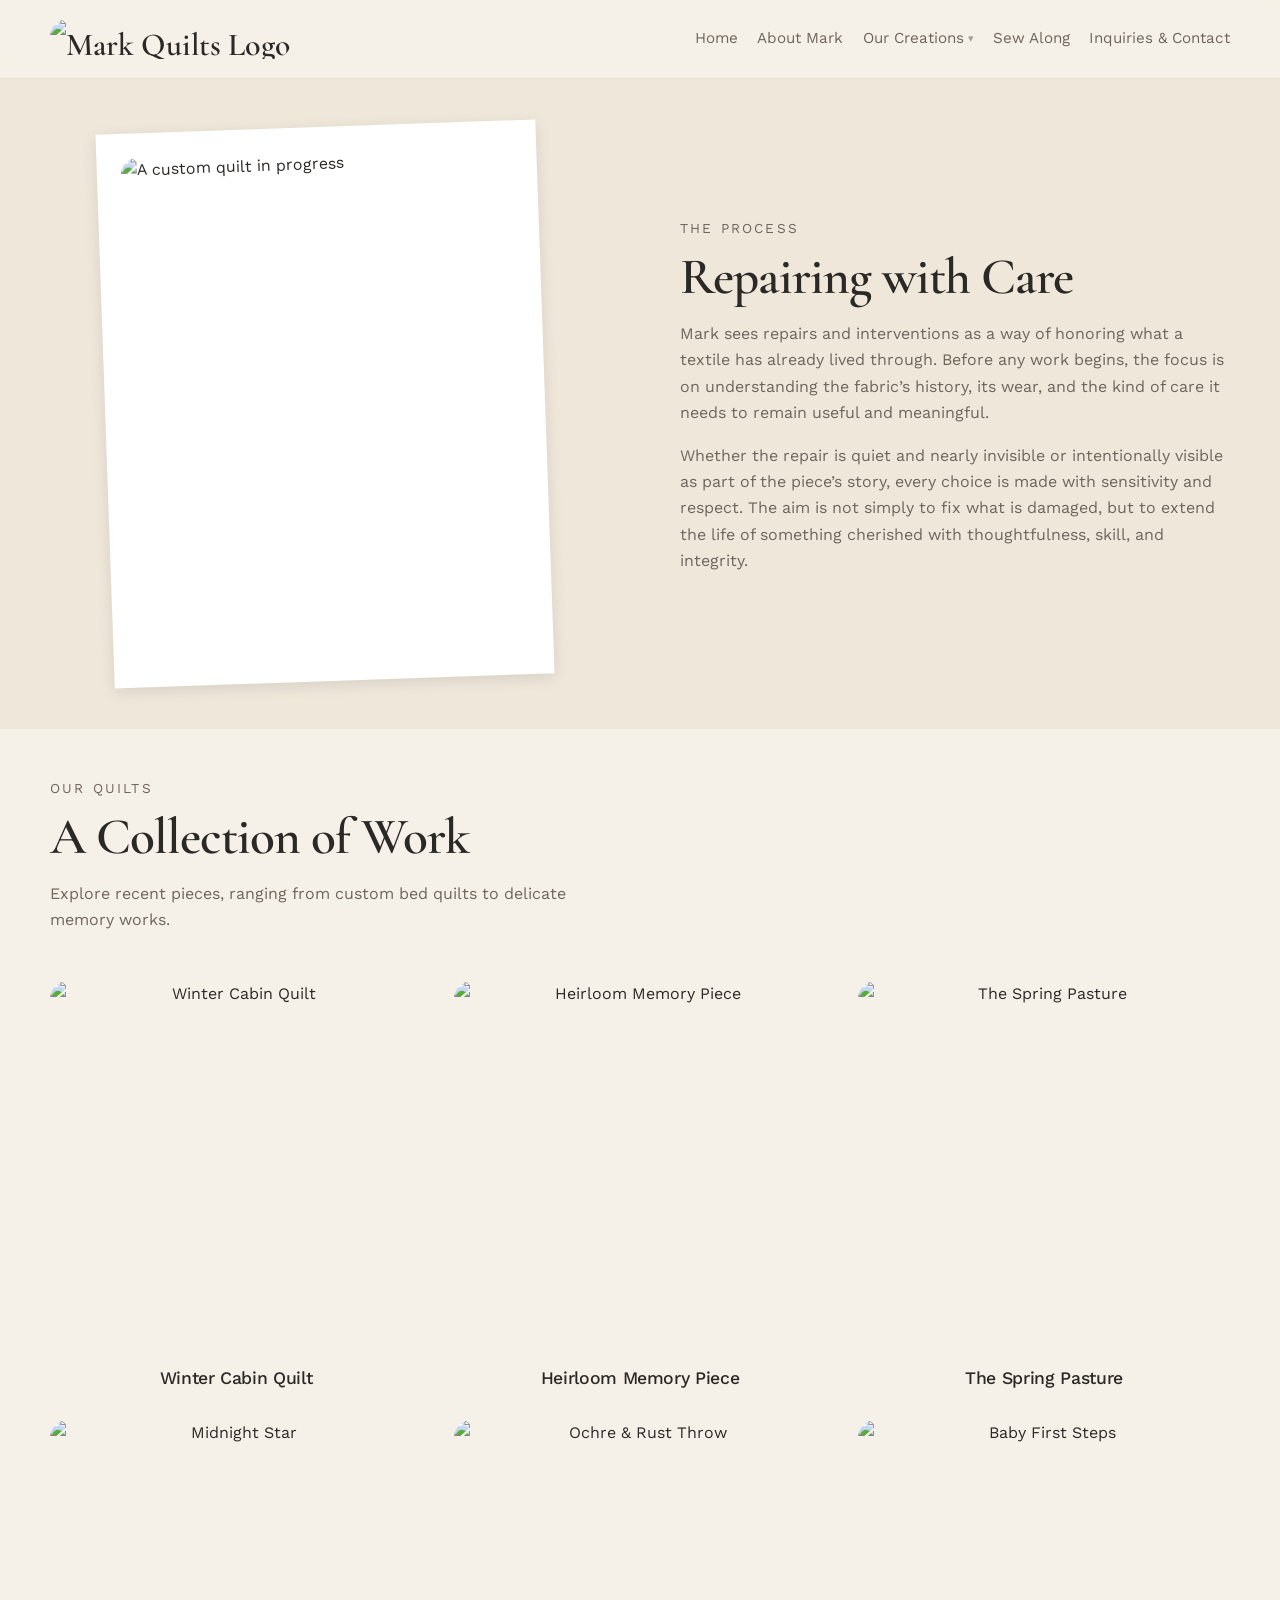
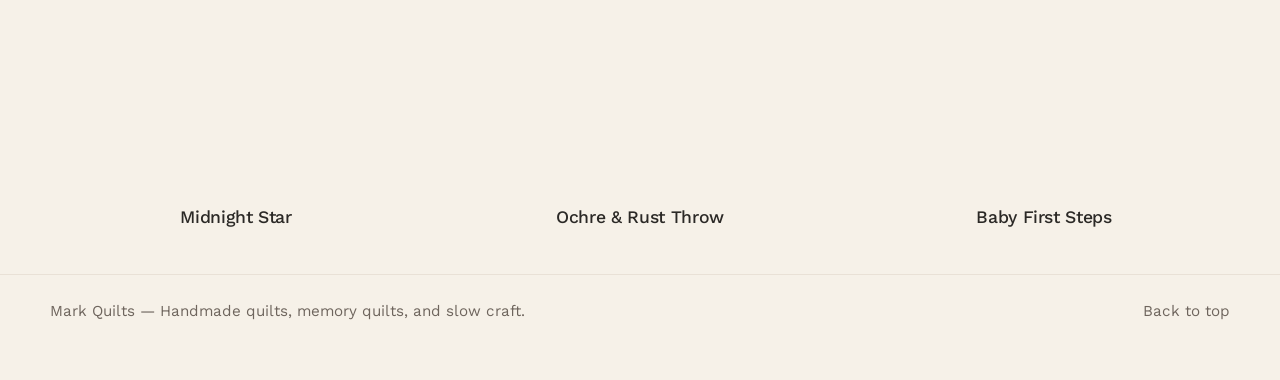
==== alterations.html @ c6f97ac8 "Add files via upload" ====
<!DOCTYPE html>
<html lang="en">

<head>
    <meta charset="UTF-8" />
    <meta name="viewport" content="width=device-width, initial-scale=1.0" />
    <title>Mark Quilts — Handmade Quilts & Memory Quilts</title>
    <meta name="description"
        content="Handmade quilts and memory quilts by Mark. Crafted with care, warmth, and a cottagecore editorial aesthetic." />
    <link rel="preconnect" href="https://fonts.googleapis.com">
    <link rel="preconnect" href="https://fonts.gstatic.com" crossorigin>
    <link
        href="https://fonts.googleapis.com/css2?family=Cormorant+Garamond:wght@500;600;700&family=Work+Sans:wght@400;500;600&display=swap"
        rel="stylesheet">
    <link rel="stylesheet" href="style.css" />
</head>

<body>
    <a class="skip-link" href="#main">Skip to content</a>

    <header class="site-header">
        <div class="container nav-wrap">
            <a href="index.html" class="brand"><img src="logo.png" alt="Mark Quilts Logo"
                    style="height: 1.5em; width: auto; max-height: 40px;"></a>
            <button class="menu-toggle" aria-expanded="false" aria-controls="site-nav" aria-label="Open menu">
                <span></span><span></span><span></span>
            </button>
            <nav id="site-nav" class="site-nav" aria-label="Primary navigation">
                <a href="index.html">Home</a>
                <a href="story.html">About Mark</a>

                <!-- New Dropdown Menu -->
                <div class="dropdown">
                    <a href="quilts.html" class="dropdown-toggle">Our Creations</a>
                    <div class="dropdown-menu">
                        <a href="quilts.html">Custom Quilts</a>
                        <a href="decorative.html">Decorative Quilts</a>
                        <a href="alterations.html">Repairs & Interventions</a>
                        <a href="practical.html">Practical Creations</a>
                    </div>
                </div>


                <a href="sew.html">Sew Along</a>
                <!-- <a href="gallery.html">Photo Gallery</a> 
        <a href="order.html">Order Now</a>-->
                <a href="contact.html">Inquiries & Contact</a>
            </nav>
        </div>
    </header>

    <main id="main">
        <!-- Section 1: Intro with Polaroid -->
        <section id="quilts-intro" class="section section-soft">
            <div class="container quilts-intro-grid">
                <div class="polaroid-frame">
                    <img src="assets/images/quilt-process.jpg" alt="A custom quilt in progress" width="800" height="950"
                        loading="eager">
                </div>
                <div class="about-copy">
                    <p class="eyebrow">The Process</p>
                    <h2>Repairing with Care</h2>
                    <p>
                        Mark sees repairs and interventions as a way of honoring what a textile has already lived through. Before any work begins, the focus is on understanding the fabric’s history, its wear, and the kind of care it needs to remain useful and meaningful.
                    </p>
                    <p>
                        Whether the repair is quiet and nearly invisible or intentionally visible as part of the piece’s story, every choice is made with sensitivity and respect. The aim is not simply to fix what is damaged, but to extend the life of something cherished with thoughtfulness, skill, and integrity.
                    </p>
                </div>
            </div>
        </section>

        <!-- Section 2: Quilt Gallery -->
        <section id="quilts-gallery" class="section">
            <div class="container">
                <div class="section-heading">
                    <p class="eyebrow">Our Quilts</p>
                    <h2>A Collection of Work</h2>
                    <p>Explore recent pieces, ranging from custom bed quilts to delicate memory works.</p>
                </div>

                <div class="quilt-gallery-grid">
                    <!-- Gallery Item 1 -->
                    <div class="gallery-item"
                        onclick="openLightbox('Winter Cabin Quilt', 'A thick, cozy quilt made with rich wool blends and deep indigo cottons. Designed to provide heavy warmth during the coldest months. Hand-quilted using traditional sashiko-inspired stitching for added texture.', 'assets/images/quilt-square-1.jpg', ['assets/images/quilt-square-1-det1.jpg', 'assets/images/quilt-square-1-det2.jpg', 'assets/images/quilt-square-1-det3.jpg'])">
                        <div class="gallery-item-img-wrap">
                            <img src="assets/images/quilt-square-1.jpg" alt="Winter Cabin Quilt" loading="lazy">
                        </div>
                        <h3>Winter Cabin Quilt</h3>
                    </div>

                    <!-- Gallery Item 2 -->
                    <div class="gallery-item"
                        onclick="openLightbox('Heirloom Memory Piece', 'Created from thirty of a grandfather\'s plaid flannel shirts. This quilt preserves the soft, worn-in feel of the original garments while offering a modern, geometric composition.', 'assets/images/quilt-square-1.jpg', ['assets/images/quilt-square-1-det1.jpg', 'assets/images/quilt-square-1-det2.jpg'])">
                        <div class="gallery-item-img-wrap">
                            <img src="assets/images/quilt-square-1.jpg" alt="Heirloom Memory Piece" loading="lazy">
                        </div>
                        <h3>Heirloom Memory Piece</h3>
                    </div>

                    <!-- Gallery Item 3 -->
                    <div class="gallery-item"
                        onclick="openLightbox('The Spring Pasture', 'A light, breathable summer quilt featuring low-volume linens and pale sage greens. Machine pieced and hand bound with a delicate striped fabric.', 'assets/images/quilt-square-1.jpg', ['assets/images/quilt-square-1-det1.jpg', 'assets/images/quilt-square-1-det2.jpg', 'assets/images/quilt-square-1-det3.jpg'])">
                        <div class="gallery-item-img-wrap">
                            <img src="assets/images/quilt-square-1.jpg" alt="The Spring Pasture" loading="lazy">
                        </div>
                        <h3>The Spring Pasture</h3>
                    </div>

                    <!-- Gallery Item 4 -->
                    <div class="gallery-item"
                        onclick="openLightbox('Midnight Star', 'A striking contrast piece using deep navy and crisp white solid cottons. The star motif is a modern reimagining of a traditional block, scaled up for dramatic effect.', 'assets/images/quilt-square-1.jpg', ['assets/images/quilt-square-1-det1.jpg', 'assets/images/quilt-square-1-det2.jpg'])">
                        <div class="gallery-item-img-wrap">
                            <img src="assets/images/quilt-square-1.jpg" alt="Midnight Star" loading="lazy">
                        </div>
                        <h3>Midnight Star</h3>
                    </div>

                    <!-- Gallery Item 5 -->
                    <div class="gallery-item"
                        onclick="openLightbox('Ochre & Rust Throw', 'A throw-sized quilt designed for a living room sofa. The warm autumnal palette brings an inviting, earthy tone to the space. Quilted with closely spaced parallel lines.', 'assets/images/quilt-square-1.jpg', ['assets/images/quilt-square-1-det1.jpg', 'assets/images/quilt-square-1-det2.jpg', 'assets/images/quilt-square-1-det3.jpg'])">
                        <div class="gallery-item-img-wrap">
                            <img src="assets/images/quilt-square-1.jpg" alt="Ochre & Rust Throw" loading="lazy">
                        </div>
                        <h3>Ochre & Rust Throw</h3>
                    </div>

                    <!-- Gallery Item 6 -->
                    <div class="gallery-item"
                        onclick="openLightbox('Baby First Steps', 'A soft, crinkly baby quilt made from double gauze fabric. Extremely gentle on the skin and designed to withstand countless washes.', 'assets/images/quilt-square-1.jpg', ['assets/images/quilt-square-1-det1.jpg', 'assets/images/quilt-square-1-det2.jpg'])">
                        <div class="gallery-item-img-wrap">
                            <img src="assets/images/quilt-square-1.jpg" alt="Baby First Steps" loading="lazy">
                        </div>
                        <h3>Baby First Steps</h3>
                    </div>
                </div>
            </div>
        </section>
    </main>

    <!-- Lightbox Modal -->
    <div id="quiltLightbox" class="lightbox-modal">
        <div class="lightbox-content">
            <span class="close-modal" onclick="closeLightbox()">&times;</span>
            <div class="lightbox-grid">
                <div class="lightbox-main-img">
                    <img id="lbMainImage" src="" alt="Main Quilt Image">
                </div>
                <div class="lightbox-info">
                    <h2 id="lbTitle">Quilt Title</h2>
                    <p id="lbDescription">Quilt description goes here.</p>

                    <h4
                        style="margin-top: 2rem; margin-bottom: 0.5rem; font-family: var(--font-primary); font-weight: 500;">
                        More details</h4>
                    <div class="lightbox-related" id="lbRelatedImages">
                        <!-- Related images injected via JS -->
                    </div>
                </div>
            </div>
        </div>
    </div>

    <footer class="site-footer">
        <div class="container footer-wrap">
            <p>Mark Quilts — Handmade quilts, memory quilts, and slow craft.</p>
            <p><a href="#home">Back to top</a></p>
        </div>
    </footer>

    <script src="script.js" defer></script>
    <script>
        // Lightbox functionality
        function openLightbox(title, description, mainImgSrc, relatedImgs) {
            document.getElementById('lbTitle').innerText = title;
            document.getElementById('lbDescription').innerText = description;
            document.getElementById('lbMainImage').src = mainImgSrc;

            const relatedContainer = document.getElementById('lbRelatedImages');
            relatedContainer.innerHTML = '';

            // Add related images
            if (relatedImgs && relatedImgs.length > 0) {
                relatedImgs.forEach(src => {
                    const img = document.createElement('img');
                    img.src = src;
                    img.alt = "Detail shot";
                    // Clicking a related image makes it the main image
                    img.onclick = function () {
                        document.getElementById('lbMainImage').src = this.src;
                    };
                    relatedContainer.appendChild(img);
                });
            }

            document.getElementById('quiltLightbox').style.display = 'block';
            document.body.style.overflow = 'hidden'; // Prevent background scrolling
        }

        function closeLightbox() {
            document.getElementById('quiltLightbox').style.display = 'none';
            document.body.style.overflow = 'auto'; // Restore scrolling
        }

        // Close when clicking outside the modal content
        window.onclick = function (event) {
            const modal = document.getElementById('quiltLightbox');
            if (event.target === modal) {
                closeLightbox();
            }
        }

        // Close on escape key
        document.addEventListener('keydown', function (event) {
            if (event.key === "Escape") {
                closeLightbox();
            }
        });
    </script>
</body>

</html>
---- style.css ----
:root {
  --bg: #F6F1E8;
  --bg-soft: #EFE7DA;
  --surface: #FFFDFC;
  --text: #2B2926;
  --muted: #6E655D;
  --line: #D8CCBC;
  --moss: #6F7D5C;
  --moss-dark: #59664A;
  --clay: #8A6A52;
  --rose: #C7A89A;
  --shadow: 0 10px 30px rgba(43, 41, 38, 0.08);

  --font-display: "Cormorant Garamond", serif;
  --font-body: "Work Sans", sans-serif;

  --max-width: 1180px;
  --radius: 18px;
  --radius-sm: 10px;

  --space-1: 0.25rem;
  --space-2: 0.5rem;
  --space-3: 0.75rem;
  --space-4: 1rem;
  --space-5: 1.5rem;
  --space-6: 2rem;
  --space-7: 3rem;
  --space-8: 4rem;
}

*,
*::before,
*::after {
  box-sizing: border-box;
}

html {
  scroll-behavior: smooth;
}

body {
  margin: 0;
  font-family: var(--font-body);
  color: var(--text);
  background: var(--bg);
  line-height: 1.65;
}

img {
  display: block;
  width: 100%;
  height: auto;
  border-radius: var(--radius);
}

a {
  color: inherit;
  text-decoration: none;
}

p {
  margin-top: 0;
}

h1, h2, h3 {
  margin-top: 0;
  font-family: var(--font-display);
  font-weight: 600;
  line-height: 1.05;
  letter-spacing: -0.02em;
}

h1 {
  font-size: clamp(3rem, 7vw, 5.8rem);
  max-width: 11ch;
  margin-bottom: var(--space-4);
}

h2 {
  font-size: clamp(2.2rem, 4vw, 3.7rem);
  margin-bottom: var(--space-4);
}

h3 {
  font-size: 1.7rem;
  margin-bottom: var(--space-3);
}

.container {
  width: min(var(--max-width), calc(100% - 2rem));
  margin-inline: auto;
}

.section {
  padding: clamp(2rem, 4vw, 3rem) 0;
}


.section-soft {
  background: var(--bg-soft);
}

.eyebrow {
  margin-bottom: var(--space-3);
  color: var(--clay);
  font-size: 0.85rem;
  letter-spacing: 0.16em;
  text-transform: uppercase;
}

.skip-link {
  position: absolute;
  left: -9999px;
}

.skip-link:focus {
  left: 1rem;
  top: 1rem;
  z-index: 1000;
  background: var(--text);
  color: white;
  padding: 0.75rem 1rem;
  border-radius: var(--radius-sm);
}

.site-header {
  position: sticky;
  top: 0;
  z-index: 50;
  backdrop-filter: blur(12px);
  background: rgba(246, 241, 232, 0.88);
  border-bottom: 1px solid rgba(138, 106, 82, 0.12);
}

.nav-wrap {
  display: flex;
  align-items: center;
  justify-content: space-between;
  gap: var(--space-4);
  min-height: 78px;
}

.brand {
  font-family: var(--font-display);
  font-size: 2rem;
  font-weight: 600;
}

.site-nav {
  display: flex;
  gap: 1.2rem;
  align-items: center;
}

.site-nav a {
  font-size: 0.95rem;
  color: var(--muted);
}

.site-nav a:hover,
.site-nav a:focus {
  color: var(--text);
}

/* --- Navigation Dropdown --- */
.dropdown {
  position: relative;
  display: inline-block;
}

.dropdown-toggle {
  display: flex;
  align-items: center;
  gap: 4px;
}

/* Add a subtle arrow indicator */
.dropdown-toggle::after {
  content: "▾";
  font-size: 0.7em;
  opacity: 0.6;
}

.dropdown-menu {
  position: absolute;
  top: 100%;
  left: 50%;
  transform: translateX(-50%);
  background: var(--surface);
  min-width: 220px;
  box-shadow: 0 10px 30px rgba(43, 41, 38, 0.1);
  border: 1px solid rgba(138, 106, 82, 0.12);
  border-radius: var(--radius-sm);
  padding: 0.5rem 0;
  
  /* Hidden by default */
  opacity: 0;
  visibility: hidden;
  translate: 0 10px;
  transition: all 0.2s ease;
  z-index: 100;
}

/* Show dropdown on hover */
.dropdown:hover .dropdown-menu,
.dropdown:focus-within .dropdown-menu {
  opacity: 1;
  visibility: visible;
  translate: 0 0;
}

/* Style the links inside the dropdown */
.dropdown-menu a {
  display: block;
  padding: 0.6rem 1.5rem;
  font-size: 0.9rem;
  color: var(--text);
  white-space: nowrap;
}

.dropdown-menu a:hover {
  background: var(--bg-soft);
  color: var(--moss);
}


.menu-toggle {
  display: none;
  flex-direction: column;
  gap: 5px;
  padding: 0.5rem;
  background: transparent;
  border: 0;
}

.menu-toggle span {
  width: 26px;
  height: 2px;
  background: var(--text);
  display: block;
}

.hero-grid,
.about-grid,
.order-grid,
.contact-grid,
.sew-grid {
  display: grid;
  gap: var(--space-7);
  align-items: center;
}

.hero-grid,
.order-grid {
  grid-template-columns: 1.05fr 0.95fr;
}

.hero-media {
display: flex;
justify-content: center;
align-items: center;
}

.hero-media img {
max-width: 720px;
width: 100%;
height: auto;
aspect-ratio: 720 / 880;
object-fit: cover;
}


.about-grid,
.contact-grid,
.sew-grid {
  grid-template-columns: 1fr 1fr;
}

.hero-text,
.section-heading p,
.about-copy p,
.order-copy p,
.contact-copy p {
  max-width: 58ch;
  color: var(--muted);
}

.hero-actions,
.section-cta {
  display: flex;
  gap: 1rem;
  flex-wrap: wrap;
  margin-top: var(--space-5);
}

.btn {
  display: inline-flex;
  align-items: center;
  justify-content: center;
  min-height: 46px;
  padding: 0.9rem 1.25rem;
  border-radius: 999px;
  border: 1px solid transparent;
  font-weight: 500;
  transition: 0.25s ease;
}

.btn-primary {
  background: var(--moss);
  color: #fff;
}

.btn-primary:hover,
.btn-primary:focus {
  background: var(--moss-dark);
}

.btn-secondary {
  border-color: var(--line);
  color: var(--text);
  background: transparent;
}

.btn-secondary:hover,
.btn-secondary:focus {
  background: rgba(111, 125, 92, 0.08);
}


.circle-link {
  position: relative;
  display: block;
  text-decoration: none;
  color: inherit;
  border-radius: 50%;
  overflow: hidden;
  aspect-ratio: 1;
  box-shadow: var(--shadow);
}

.circle-img {
  width: 100%;
  height: 100%;
  object-fit: cover;
  transition: transform 0.4s ease;
}

.circle-overlay {
  position: absolute;
  inset: 0;
  background: rgba(43, 41, 38, 0.45);
  display: flex;
  flex-direction: column;
  justify-content: center;
  align-items: center;
  padding: 2rem;
  opacity: 0;
  transition: opacity 0.4s ease;
  text-align: center;
  color: #fff;
  text-shadow: 0 2px 4px rgba(0,0,0,0.5); /* Added to keep white text readable on lighter backgrounds */
}

.circle-link:hover .circle-img,
.circle-link:focus .circle-img {
  transform: scale(1.05);
}

.circle-link:hover .circle-overlay,
.circle-link:focus .circle-overlay {
  opacity: 1;
}

.circle-title {
  font-family: var(--font-display);
  font-size: 1.8rem;
  margin-bottom: 0.5rem;
  font-weight: 600;
  color: #fff;
}

.circle-desc {
  font-size: 0.95rem;
  margin: 0;
  line-height: 1.4;
}

.values-grid,
.card-grid,
.sew-cards {
  display: grid;
  gap: 1.5rem;
}

.values-grid {
  grid-template-columns: repeat(2, 1fr);
  margin-top: var(--space-6);
}




.values-grid article,
.sew-cards article,
.quilt-card,
.contact-form {
  background: var(--surface);
  border: 1px solid rgba(138, 106, 82, 0.14);
  border-radius: var(--radius);
  box-shadow: var(--shadow);
}

.values-grid article,
.sew-cards article {
  padding: 1.4rem;
}

.card-grid {
  grid-template-columns: repeat(3, 1fr);
  margin-top: var(--space-6);
}

.quilt-card {
  overflow: hidden;
}

.card-body {
  padding: 1.3rem;
}

.gallery-grid {
  margin-top: var(--space-6);
  columns: 2 260px;
  column-gap: 1rem;
}

.gallery-grid img {
  margin-bottom: 1rem;
  break-inside: avoid;
}

.steps {
  padding-left: 1.2rem;
  margin: var(--space-5) 0;
}

.steps li {
  margin-bottom: 1rem;
  color: var(--muted);
}

.steps strong {
  display: block;
  color: var(--text);
  margin-bottom: 0.25rem;
}

.contact-form {
  padding: 1.5rem;
}

.contact-form label {
  display: block;
  margin-bottom: 0.45rem;
  font-weight: 500;
}

.contact-form input,
.contact-form textarea {
  width: 100%;
  margin-bottom: 1rem;
  padding: 0.95rem 1rem;
  border-radius: var(--radius-sm);
  border: 1px solid var(--line);
  background: #fffdf8;
  font: inherit;
  color: var(--text);
}

.contact-form input:focus,
.contact-form textarea:focus {
  outline: 2px solid rgba(111, 125, 92, 0.35);
  border-color: var(--moss);
}

.contact-note a {
  text-decoration: underline;
}

.site-footer {
  padding: 1.5rem 0 2.5rem;
  border-top: 1px solid rgba(138, 106, 82, 0.12);
}

.footer-wrap {
  display: flex;
  justify-content: space-between;
  gap: 1rem;
  flex-wrap: wrap;
  color: var(--muted);
  font-size: 0.95rem;
}

@media (max-width: 920px) {
  .hero-grid,
  .about-grid,
  .order-grid,
  .contact-grid,
  .sew-grid,
  .card-grid,
  .values-grid {
    grid-template-columns: 1fr;
  }

  .menu-toggle {
    display: flex;
  }

  .site-nav {
    position: absolute;
    top: 78px;
    left: 1rem;
    right: 1rem;
    display: none;
    flex-direction: column;
    align-items: flex-start;
    padding: 1rem;
    background: var(--surface);
    border: 1px solid rgba(138, 106, 82, 0.14);
    border-radius: var(--radius);
    box-shadow: var(--shadow);
  }

  .site-nav.open {
    display: flex;
  }

  h1 {
    max-width: 13ch;
  }
}

@media (max-width: 640px) {
  .container {
    width: min(var(--max-width), calc(100% - 1.25rem));
  }

  .hero-actions {
    flex-direction: column;
    align-items: stretch;
  }

  .btn {
    width: 100%;
  }

  .gallery-grid {
    columns: 1;
  }
}

/* Quilts Page Specific Styles */
.quilts-intro-grid {
    display: grid;
    grid-template-columns: 1fr;
    gap: 3rem;
    align-items: center;
}

@media (min-width: 768px) {
    .quilts-intro-grid {
        grid-template-columns: 1fr 1fr;
        gap: 5rem;
    }
}

.polaroid-frame {
    background: #fff;
    padding: 1.5rem 1.5rem 4rem 1.5rem; /* Increased padding to match the larger scale */
    box-shadow: 0 4px 15px rgba(0,0,0,0.1);
    transform: rotate(-2deg);
    transition: transform 0.3s ease;
    margin: 0 auto;
    width: 80%; /* This allows it to fill the grid column like the about-image */
}

.polaroid-frame:hover {
    transform: rotate(0deg);
}

.polaroid-frame img {
    width: 100%;
    height: auto;
    display: block;
}

/* Quilt Gallery Grid */
.quilt-gallery-grid {
    display: grid;
    grid-template-columns: repeat(auto-fill, minmax(280px, 1fr));
    gap: 2rem;
    margin-top: 3rem;
}

@media (min-width: 900px) {
    .quilt-gallery-grid {
        grid-template-columns: repeat(3, 1fr);
    }
}

.gallery-item {
    cursor: pointer;
    text-align: center;
}

.gallery-item-img-wrap {
    aspect-ratio: 1 / 1;
    overflow: hidden;
    margin-bottom: 1rem;
}

.gallery-item img {
    width: 100%;
    height: 100%;
    object-fit: cover;
    transition: transform 0.4s ease;
}

.gallery-item:hover img {
    transform: scale(1.05);
}

.gallery-item h3 {
    font-size: 1.1rem;
    margin: 0;
    font-family: var(--font-primary);
    font-weight: 500;
}

/* Lightbox Modal */
.lightbox-modal {
    display: none;
    position: fixed;
    z-index: 1000;
    left: 0;
    top: 0;
    width: 100%;
    height: 100%;
    background-color: rgba(250, 248, 245, 0.95); /* matching brand light background */
    overflow-y: auto;
    padding: 2rem;
}

.lightbox-content {
    max-width: 1000px;
    margin: 2rem auto;
    background: #fff;
    padding: 2rem;
    box-shadow: 0 10px 30px rgba(0,0,0,0.1);
    position: relative;
    border-radius: 4px;
}

.close-modal {
    position: absolute;
    top: 1rem;
    right: 1.5rem;
    font-size: 2rem;
    font-weight: 300;
    cursor: pointer;
    line-height: 1;
}

.close-modal:hover {
    color: #666;
}

.lightbox-grid {
    display: grid;
    grid-template-columns: 1fr;
    gap: 2rem;
}

@media (min-width: 768px) {
    .lightbox-grid {
        grid-template-columns: 3fr 2fr;
    }
}

.lightbox-main-img img {
    width: 100%;
    height: auto;
    border-radius: 2px;
}

.lightbox-info h2 {
    margin-top: 0;
    font-size: 1.8rem;
}

.lightbox-related {
    display: grid;
    grid-template-columns: repeat(3, 1fr);
    gap: 0.5rem;
    margin-top: 1.5rem;
}

.lightbox-related img {
    width: 100%;
    aspect-ratio: 1 / 1;
    object-fit: cover;
    cursor: pointer;
}
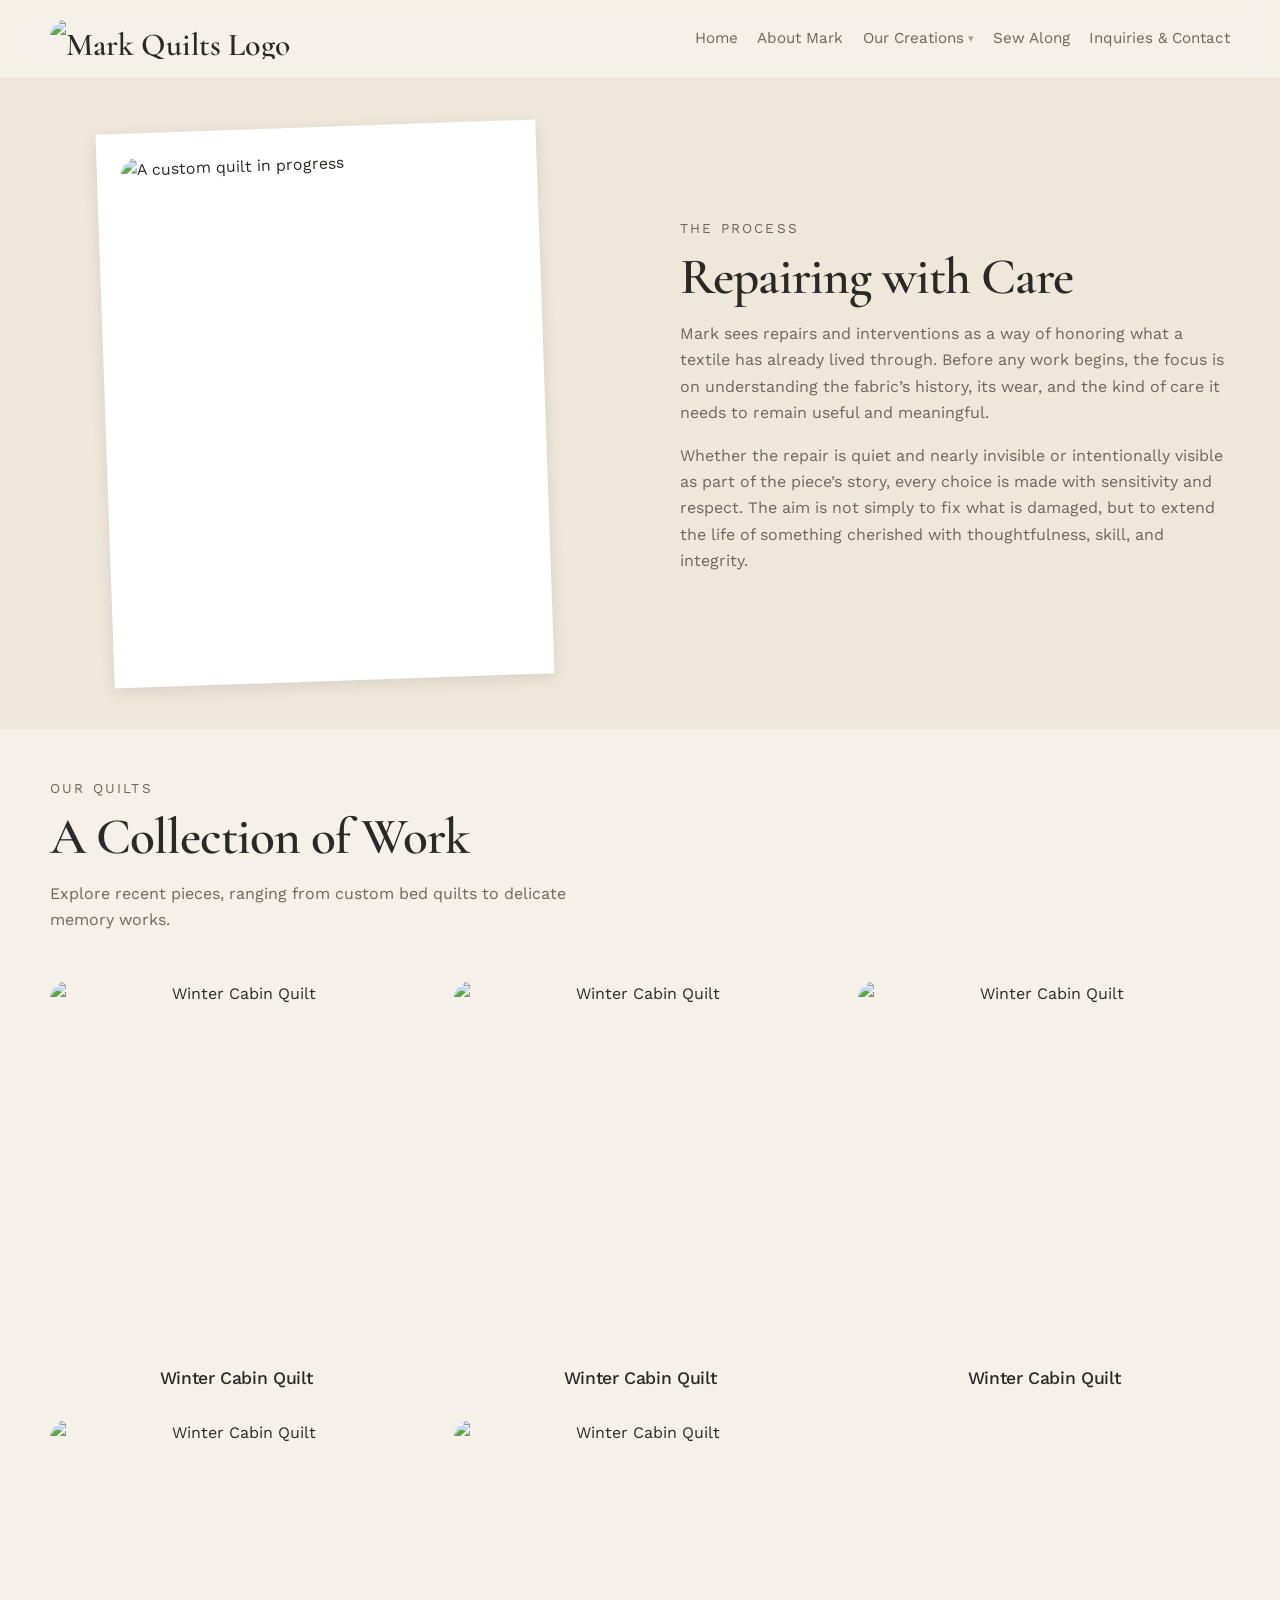
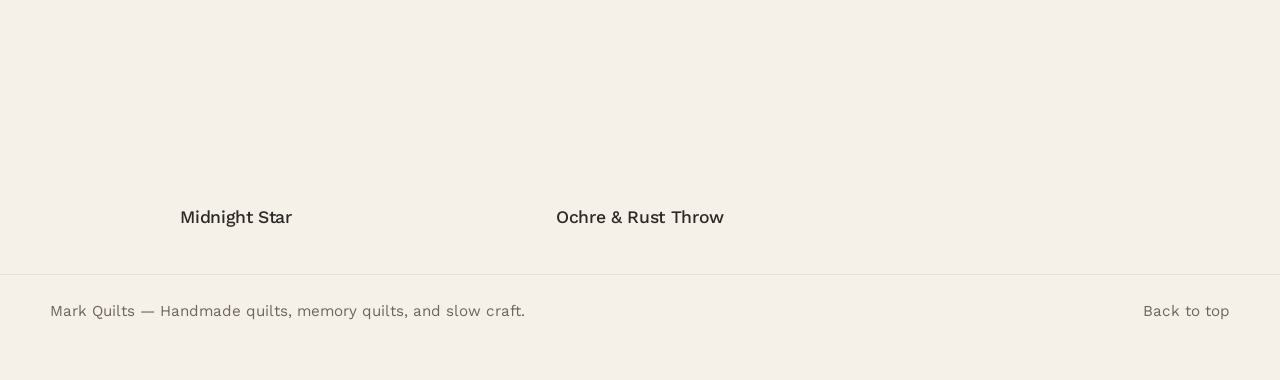
==== commit 9325f189: "Add files via upload" ====
--- a/alterations.html
+++ b/alterations.html
@@ -31,7 +31,7 @@
 
                 <!-- New Dropdown Menu -->
                 <div class="dropdown">
-                    <a href="quilts.html" class="dropdown-toggle">Our Creations</a>
+                    <a  class="dropdown-toggle">Our Creations</a>
                     <div class="dropdown-menu">
                         <a href="quilts.html">Custom Quilts</a>
                         <a href="decorative.html">Decorative Quilts</a>
@@ -54,7 +54,7 @@
         <section id="quilts-intro" class="section section-soft">
             <div class="container quilts-intro-grid">
                 <div class="polaroid-frame">
-                    <img src="assets/images/quilt-process.jpg" alt="A custom quilt in progress" width="800" height="950"
+                    <img src="assets/images/alter_hero.jpg" alt="A custom quilt in progress" width="800" height="950"
                         loading="eager">
                 </div>
                 <div class="about-copy">
@@ -82,57 +82,50 @@
                 <div class="quilt-gallery-grid">
                     <!-- Gallery Item 1 -->
                     <div class="gallery-item"
-                        onclick="openLightbox('Winter Cabin Quilt', 'A thick, cozy quilt made with rich wool blends and deep indigo cottons. Designed to provide heavy warmth during the coldest months. Hand-quilted using traditional sashiko-inspired stitching for added texture.', 'assets/images/quilt-square-1.jpg', ['assets/images/quilt-square-1-det1.jpg', 'assets/images/quilt-square-1-det2.jpg', 'assets/images/quilt-square-1-det3.jpg'])">
-                        <div class="gallery-item-img-wrap">
-                            <img src="assets/images/quilt-square-1.jpg" alt="Winter Cabin Quilt" loading="lazy">
+                        onclick="openLightbox('Winter Cabin Quilt', 'A thick, cozy quilt made with rich wool blends and deep indigo cottons. Designed to provide heavy warmth during the coldest months. Hand-quilted using traditional sashiko-inspired stitching for added texture.', 'assets/images/alter_1_2.jpg', ['assets/images/alter_1_2.jpg', 'assets/images/alter_1_1.jpg'])">
+                        <div class="gallery-item-img-wrap">
+                            <img src="assets/images/alter_1_2.jpg" alt="Winter Cabin Quilt" loading="lazy">
                         </div>
                         <h3>Winter Cabin Quilt</h3>
                     </div>
 
                     <!-- Gallery Item 2 -->
                     <div class="gallery-item"
-                        onclick="openLightbox('Heirloom Memory Piece', 'Created from thirty of a grandfather\'s plaid flannel shirts. This quilt preserves the soft, worn-in feel of the original garments while offering a modern, geometric composition.', 'assets/images/quilt-square-1.jpg', ['assets/images/quilt-square-1-det1.jpg', 'assets/images/quilt-square-1-det2.jpg'])">
-                        <div class="gallery-item-img-wrap">
-                            <img src="assets/images/quilt-square-1.jpg" alt="Heirloom Memory Piece" loading="lazy">
-                        </div>
-                        <h3>Heirloom Memory Piece</h3>
+                        onclick="openLightbox('Winter Cabin Quilt', 'A thick, cozy quilt made with rich wool blends and deep indigo cottons. Designed to provide heavy warmth during the coldest months. Hand-quilted using traditional sashiko-inspired stitching for added texture.', 'assets/images/alter_2_1.jpg', ['assets/images/alter_2_1.jpg', 'assets/images/alter_2_2.jpg', 'assets/images/alter_2_3.jpg', 'assets/images/alter_2_4.jpg'])">
+                        <div class="gallery-item-img-wrap">
+                            <img src="assets/images/alter_2_1.jpg" alt="Winter Cabin Quilt" loading="lazy">
+                        </div>
+                        <h3>Winter Cabin Quilt</h3>
                     </div>
 
                     <!-- Gallery Item 3 -->
                     <div class="gallery-item"
-                        onclick="openLightbox('The Spring Pasture', 'A light, breathable summer quilt featuring low-volume linens and pale sage greens. Machine pieced and hand bound with a delicate striped fabric.', 'assets/images/quilt-square-1.jpg', ['assets/images/quilt-square-1-det1.jpg', 'assets/images/quilt-square-1-det2.jpg', 'assets/images/quilt-square-1-det3.jpg'])">
-                        <div class="gallery-item-img-wrap">
-                            <img src="assets/images/quilt-square-1.jpg" alt="The Spring Pasture" loading="lazy">
-                        </div>
-                        <h3>The Spring Pasture</h3>
+                        onclick="openLightbox('Winter Cabin Quilt', 'A thick, cozy quilt made with rich wool blends and deep indigo cottons. Designed to provide heavy warmth during the coldest months. Hand-quilted using traditional sashiko-inspired stitching for added texture.', 'assets/images/alter_3_1.jpg', ['assets/images/alter_3_1.jpg', 'assets/images/alter_3_2.jpg'])">
+                        <div class="gallery-item-img-wrap">
+                            <img src="assets/images/alter_3_1.jpg" alt="Winter Cabin Quilt" loading="lazy">
+                        </div>
+                        <h3>Winter Cabin Quilt</h3>
                     </div>
 
                     <!-- Gallery Item 4 -->
                     <div class="gallery-item"
-                        onclick="openLightbox('Midnight Star', 'A striking contrast piece using deep navy and crisp white solid cottons. The star motif is a modern reimagining of a traditional block, scaled up for dramatic effect.', 'assets/images/quilt-square-1.jpg', ['assets/images/quilt-square-1-det1.jpg', 'assets/images/quilt-square-1-det2.jpg'])">
-                        <div class="gallery-item-img-wrap">
-                            <img src="assets/images/quilt-square-1.jpg" alt="Midnight Star" loading="lazy">
+                        onclick="openLightbox('Winter Cabin Quilt', 'A thick, cozy quilt made with rich wool blends and deep indigo cottons. Designed to provide heavy warmth during the coldest months. Hand-quilted using traditional sashiko-inspired stitching for added texture.', 'assets/images/alter_4_1.jpg', ['assets/images/alter_4_1.jpg', 'assets/images/alter_4_2.jpg'])">
+                        <div class="gallery-item-img-wrap">
+                            <img src="assets/images/alter_4_1.jpg" alt="Winter Cabin Quilt" loading="lazy">
                         </div>
                         <h3>Midnight Star</h3>
                     </div>
 
                     <!-- Gallery Item 5 -->
                     <div class="gallery-item"
-                        onclick="openLightbox('Ochre & Rust Throw', 'A throw-sized quilt designed for a living room sofa. The warm autumnal palette brings an inviting, earthy tone to the space. Quilted with closely spaced parallel lines.', 'assets/images/quilt-square-1.jpg', ['assets/images/quilt-square-1-det1.jpg', 'assets/images/quilt-square-1-det2.jpg', 'assets/images/quilt-square-1-det3.jpg'])">
-                        <div class="gallery-item-img-wrap">
-                            <img src="assets/images/quilt-square-1.jpg" alt="Ochre & Rust Throw" loading="lazy">
+                        onclick="openLightbox('Winter Cabin Quilt', 'A thick, cozy quilt made with rich wool blends and deep indigo cottons. Designed to provide heavy warmth during the coldest months. Hand-quilted using traditional sashiko-inspired stitching for added texture.', 'assets/images/alter_5_1.jpg', ['assets/images/alter_5_1.jpg', 'assets/images/alter_5_2.jpg', 'assets/images/alter_5_3.jpg'])">
+                        <div class="gallery-item-img-wrap">
+                            <img src="assets/images/alter_5_1.jpg" alt="Winter Cabin Quilt" loading="lazy">
                         </div>
                         <h3>Ochre & Rust Throw</h3>
                     </div>
 
-                    <!-- Gallery Item 6 -->
-                    <div class="gallery-item"
-                        onclick="openLightbox('Baby First Steps', 'A soft, crinkly baby quilt made from double gauze fabric. Extremely gentle on the skin and designed to withstand countless washes.', 'assets/images/quilt-square-1.jpg', ['assets/images/quilt-square-1-det1.jpg', 'assets/images/quilt-square-1-det2.jpg'])">
-                        <div class="gallery-item-img-wrap">
-                            <img src="assets/images/quilt-square-1.jpg" alt="Baby First Steps" loading="lazy">
-                        </div>
-                        <h3>Baby First Steps</h3>
-                    </div>
+                    
                 </div>
             </div>
         </section>
--- a/style.css
+++ b/style.css
@@ -710,4 +710,50 @@
     aspect-ratio: 1 / 1;
     object-fit: cover;
     cursor: pointer;
+}
+
+/* Estilos y animación para el botón flotante */
+.whatsapp-btn-pulse {
+    position: fixed;
+    bottom: 30px;
+    right: 30px;
+    width: 60px;
+    height: 60px;
+    background-color: #25d366;
+    color: #fff;
+    border-radius: 50%;
+    display: flex;
+    justify-content: center;
+    align-items: center;
+    z-index: 9999;
+    text-decoration: none;
+    animation: pulse-glow 2s infinite;
+}
+
+.whatsapp-btn-pulse svg {
+    width: 35px;
+    height: 35px;
+}
+
+.whatsapp-btn-pulse:hover {
+    background-color: #128c7e;
+    animation: none; /* Detiene la animación al pasar el cursor */
+    transform: scale(1.1);
+    transition: transform 0.3s ease, background-color 0.3s ease;
+}
+
+/* Animación Keyframes */
+@keyframes pulse-glow {
+    0% {
+        transform: scale(1);
+        box-shadow: 0 0 0 0 rgba(37, 211, 102, 0.7);
+    }
+    50% {
+        transform: scale(1.05);
+        box-shadow: 0 0 0 15px rgba(37, 211, 102, 0);
+    }
+    100% {
+        transform: scale(1);
+        box-shadow: 0 0 0 0 rgba(37, 211, 102, 0);
+    }
 }
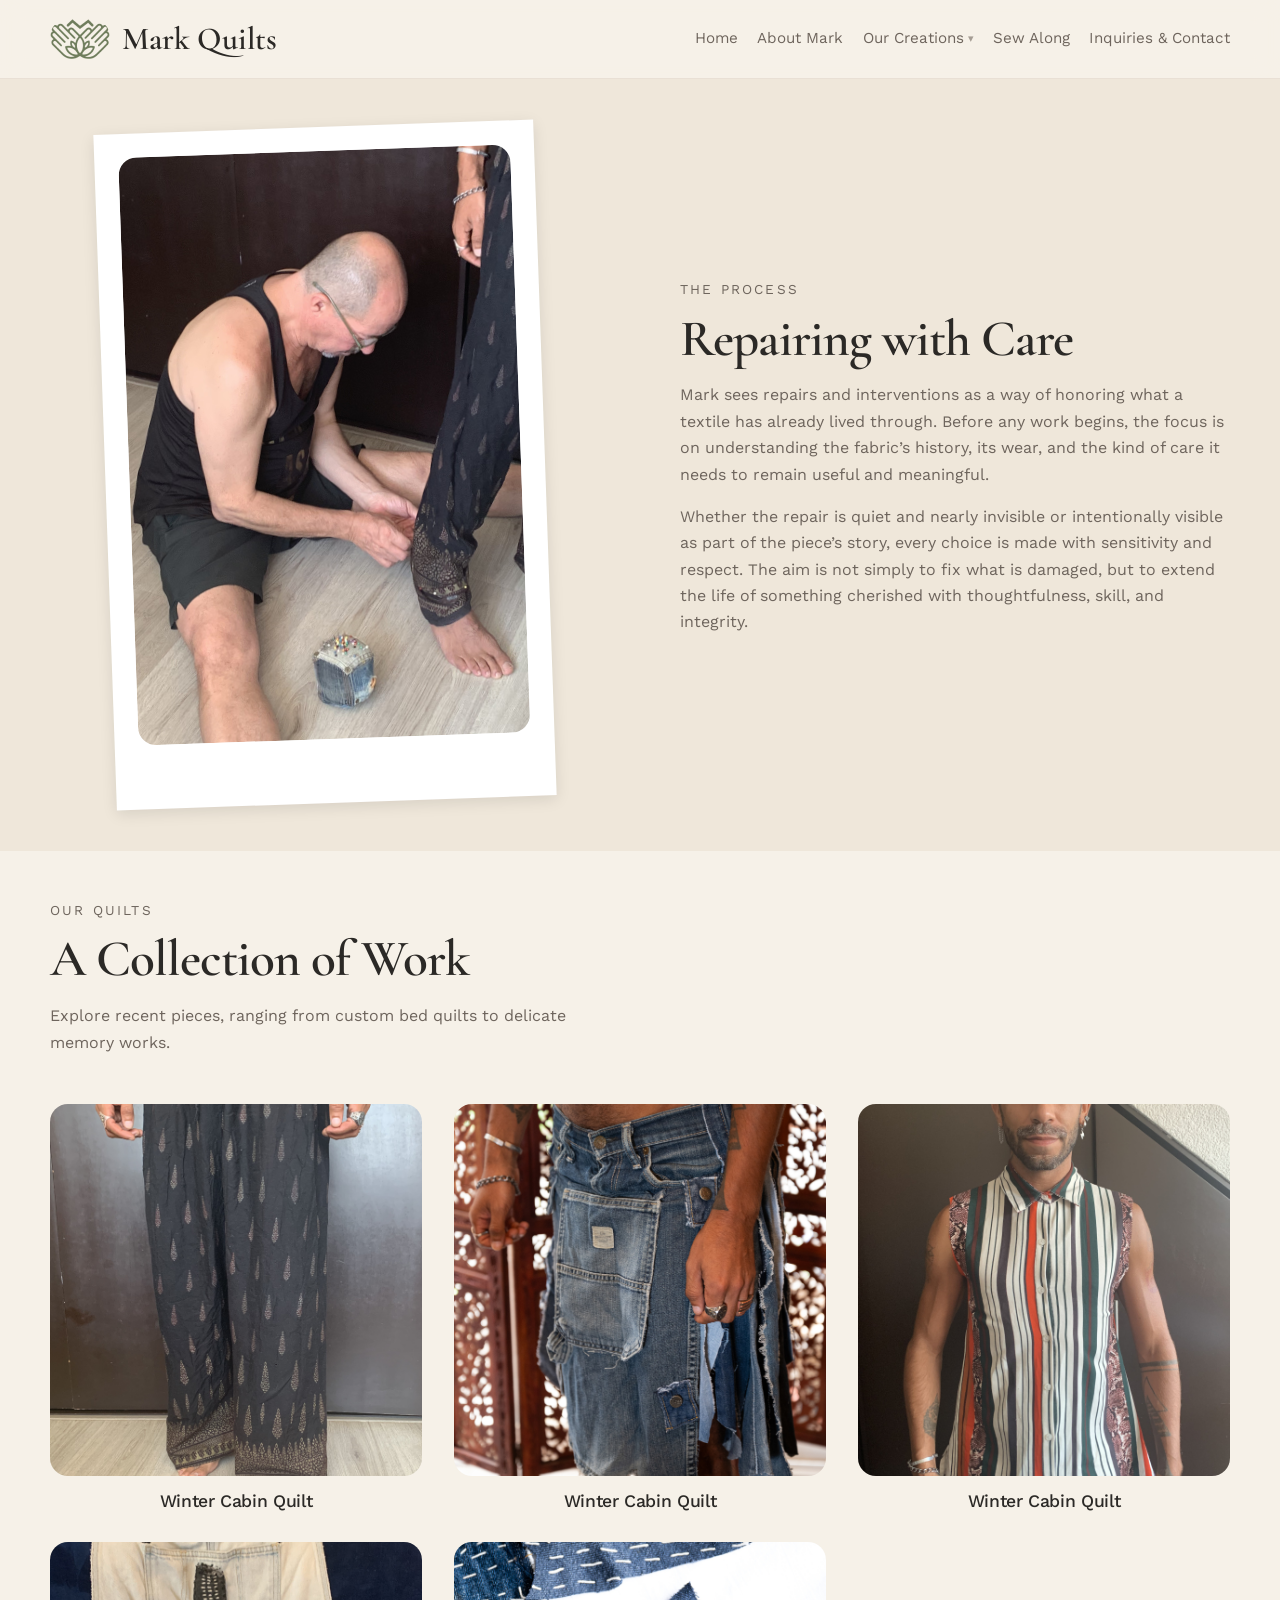
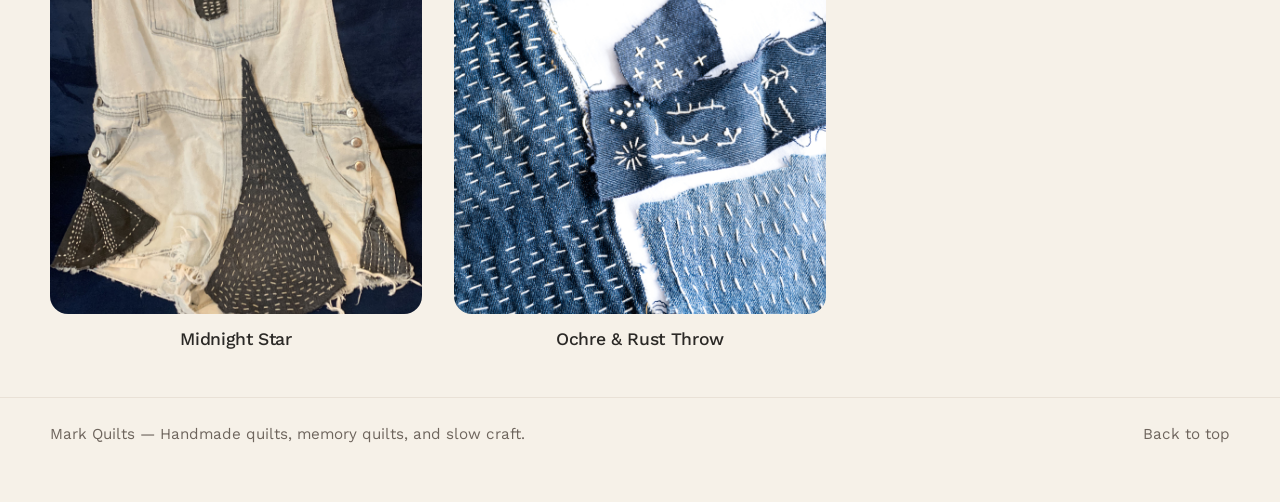
==== commit 22a61900: "Add files via upload" ====
--- a/alterations.html
+++ b/alterations.html
@@ -19,15 +19,20 @@
     <a class="skip-link" href="#main">Skip to content</a>
 
     <header class="site-header">
-        <div class="container nav-wrap">
-            <a href="index.html" class="brand"><img src="logo.png" alt="Mark Quilts Logo"
-                    style="height: 1.5em; width: auto; max-height: 40px;"></a>
-            <button class="menu-toggle" aria-expanded="false" aria-controls="site-nav" aria-label="Open menu">
-                <span></span><span></span><span></span>
-            </button>
-            <nav id="site-nav" class="site-nav" aria-label="Primary navigation">
-                <a href="index.html">Home</a>
-                <a href="story.html">About Mark</a>
+    <div class="container nav-wrap">
+      <a href="/" class="site-branding" style="display: flex; align-items: center; gap: 12px; text-decoration: none;">
+        <img src="assets/images/logo_green.png" alt="Mark Quilts logo"
+          style="height: 40px; width: auto; mask: none; -webkit-mask: none;">
+        <span class="brand">Mark Quilts</span>
+      </a>
+
+      <button class="menu-toggle" aria-expanded="false" aria-controls="site-nav" aria-label="Open menu">
+        <span></span><span></span><span></span>
+      </button>
+
+      <nav id="site-nav" class="site-nav" aria-label="Primary navigation">
+        <a href="index.html">Home</a>
+        <a href="story.html">About Mark</a>
 
                 <!-- New Dropdown Menu -->
                 <div class="dropdown">
@@ -40,14 +45,12 @@
                     </div>
                 </div>
 
-
-                <a href="sew.html">Sew Along</a>
-                <!-- <a href="gallery.html">Photo Gallery</a> 
-        <a href="order.html">Order Now</a>-->
-                <a href="contact.html">Inquiries & Contact</a>
-            </nav>
-        </div>
-    </header>
+        <a href="sew.html">Sew Along</a>
+         <a href="contact.html">Inquiries & Contact</a>
+      </nav>
+
+    </div>
+  </header>
 
     <main id="main">
         <!-- Section 1: Intro with Polaroid -->
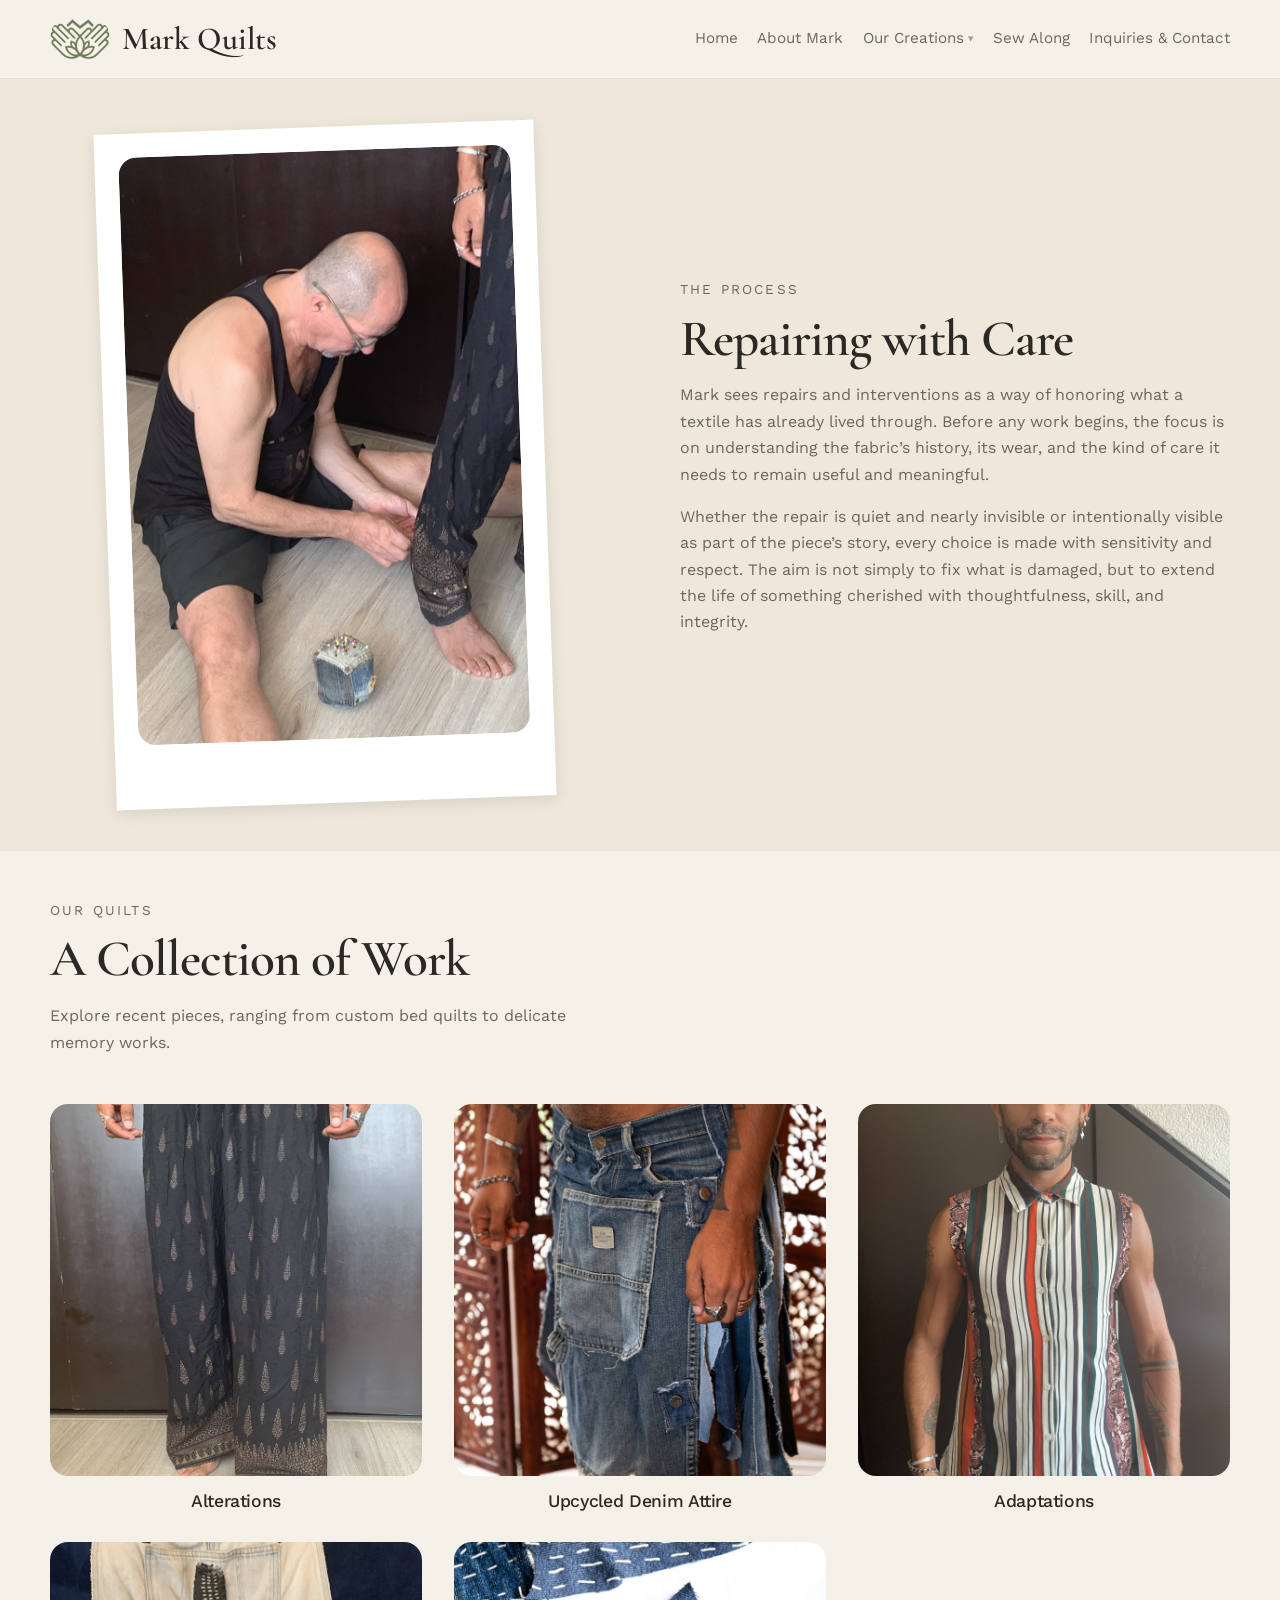
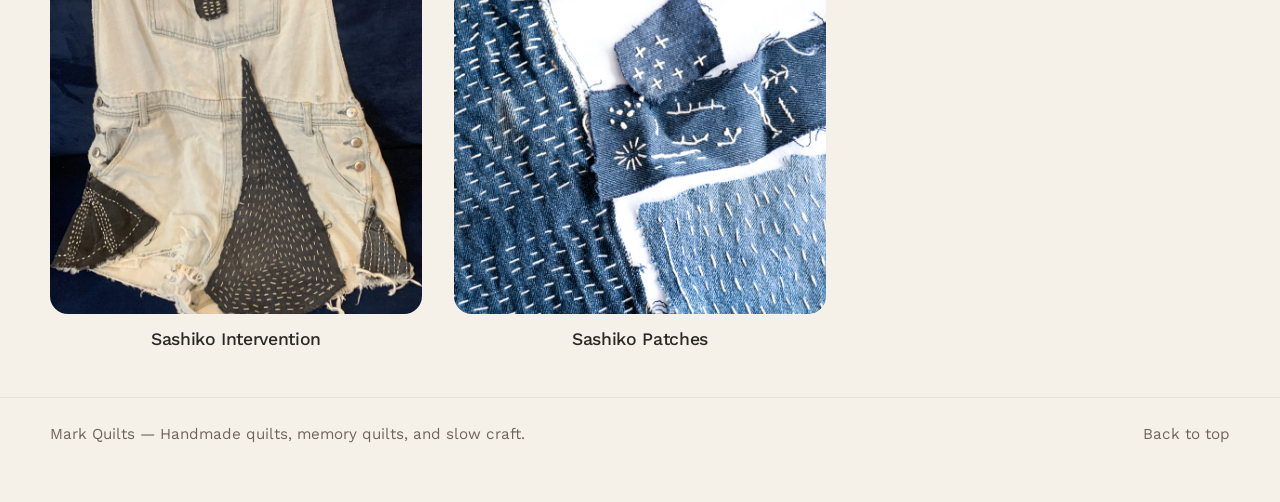
==== commit 450a63ad: "Add files via upload" ====
--- a/alterations.html
+++ b/alterations.html
@@ -39,7 +39,7 @@
                     <a  class="dropdown-toggle">Our Creations</a>
                     <div class="dropdown-menu">
                         <a href="quilts.html">Custom Quilts</a>
-                        <a href="decorative.html">Decorative Quilts</a>
+                        <a href="decorative.html">Decorative Items</a>
                         <a href="alterations.html">Repairs & Interventions</a>
                         <a href="practical.html">Practical Creations</a>
                     </div>
@@ -85,47 +85,47 @@
                 <div class="quilt-gallery-grid">
                     <!-- Gallery Item 1 -->
                     <div class="gallery-item"
-                        onclick="openLightbox('Winter Cabin Quilt', 'A thick, cozy quilt made with rich wool blends and deep indigo cottons. Designed to provide heavy warmth during the coldest months. Hand-quilted using traditional sashiko-inspired stitching for added texture.', 'assets/images/alter_1_2.jpg', ['assets/images/alter_1_2.jpg', 'assets/images/alter_1_1.jpg'])">
-                        <div class="gallery-item-img-wrap">
-                            <img src="assets/images/alter_1_2.jpg" alt="Winter Cabin Quilt" loading="lazy">
-                        </div>
-                        <h3>Winter Cabin Quilt</h3>
+                        onclick="openLightbox('Alterations', 'A thick, cozy quilt made with rich wool blends and deep indigo cottons. Designed to provide heavy warmth during the coldest months. Hand-quilted using traditional sashiko-inspired stitching for added texture.', 'assets/images/alter_1_2.jpg', ['assets/images/alter_1_2.jpg', 'assets/images/alter_1_1.jpg'])">
+                        <div class="gallery-item-img-wrap">
+                            <img src="assets/images/alter_1_2.jpg" alt="Alterations" loading="lazy">
+                        </div>
+                        <h3>Alterations</h3>
                     </div>
 
                     <!-- Gallery Item 2 -->
                     <div class="gallery-item"
-                        onclick="openLightbox('Winter Cabin Quilt', 'A thick, cozy quilt made with rich wool blends and deep indigo cottons. Designed to provide heavy warmth during the coldest months. Hand-quilted using traditional sashiko-inspired stitching for added texture.', 'assets/images/alter_2_1.jpg', ['assets/images/alter_2_1.jpg', 'assets/images/alter_2_2.jpg', 'assets/images/alter_2_3.jpg', 'assets/images/alter_2_4.jpg'])">
-                        <div class="gallery-item-img-wrap">
-                            <img src="assets/images/alter_2_1.jpg" alt="Winter Cabin Quilt" loading="lazy">
-                        </div>
-                        <h3>Winter Cabin Quilt</h3>
+                        onclick="openLightbox('Upcycled Denim Attire', 'A thick, cozy quilt made with rich wool blends and deep indigo cottons. Designed to provide heavy warmth during the coldest months. Hand-quilted using traditional sashiko-inspired stitching for added texture.', 'assets/images/alter_2_1.jpg', ['assets/images/alter_2_1.jpg', 'assets/images/alter_2_2.jpg', 'assets/images/alter_2_3.jpg', 'assets/images/alter_2_4.jpg'])">
+                        <div class="gallery-item-img-wrap">
+                            <img src="assets/images/alter_2_1.jpg" alt="Upcycled Denim Attire" loading="lazy">
+                        </div>
+                        <h3>Upcycled Denim Attire</h3>
                     </div>
 
                     <!-- Gallery Item 3 -->
                     <div class="gallery-item"
-                        onclick="openLightbox('Winter Cabin Quilt', 'A thick, cozy quilt made with rich wool blends and deep indigo cottons. Designed to provide heavy warmth during the coldest months. Hand-quilted using traditional sashiko-inspired stitching for added texture.', 'assets/images/alter_3_1.jpg', ['assets/images/alter_3_1.jpg', 'assets/images/alter_3_2.jpg'])">
-                        <div class="gallery-item-img-wrap">
-                            <img src="assets/images/alter_3_1.jpg" alt="Winter Cabin Quilt" loading="lazy">
-                        </div>
-                        <h3>Winter Cabin Quilt</h3>
+                        onclick="openLightbox('Adaptations', 'A thick, cozy quilt made with rich wool blends and deep indigo cottons. Designed to provide heavy warmth during the coldest months. Hand-quilted using traditional sashiko-inspired stitching for added texture.', 'assets/images/alter_3_1.jpg', ['assets/images/alter_3_1.jpg', 'assets/images/alter_3_2.jpg'])">
+                        <div class="gallery-item-img-wrap">
+                            <img src="assets/images/alter_3_1.jpg" alt="Adaptations" loading="lazy">
+                        </div>
+                        <h3>Adaptations</h3>
                     </div>
 
                     <!-- Gallery Item 4 -->
                     <div class="gallery-item"
-                        onclick="openLightbox('Winter Cabin Quilt', 'A thick, cozy quilt made with rich wool blends and deep indigo cottons. Designed to provide heavy warmth during the coldest months. Hand-quilted using traditional sashiko-inspired stitching for added texture.', 'assets/images/alter_4_1.jpg', ['assets/images/alter_4_1.jpg', 'assets/images/alter_4_2.jpg'])">
-                        <div class="gallery-item-img-wrap">
-                            <img src="assets/images/alter_4_1.jpg" alt="Winter Cabin Quilt" loading="lazy">
-                        </div>
-                        <h3>Midnight Star</h3>
+                        onclick="openLightbox('Sashiko Intervention', 'A thick, cozy quilt made with rich wool blends and deep indigo cottons. Designed to provide heavy warmth during the coldest months. Hand-quilted using traditional sashiko-inspired stitching for added texture.', 'assets/images/alter_4_1.jpg', ['assets/images/alter_4_1.jpg', 'assets/images/alter_4_2.jpg'])">
+                        <div class="gallery-item-img-wrap">
+                            <img src="assets/images/alter_4_1.jpg" alt="Sashiko Intervention" loading="lazy">
+                        </div>
+                        <h3>Sashiko Intervention</h3>
                     </div>
 
                     <!-- Gallery Item 5 -->
                     <div class="gallery-item"
-                        onclick="openLightbox('Winter Cabin Quilt', 'A thick, cozy quilt made with rich wool blends and deep indigo cottons. Designed to provide heavy warmth during the coldest months. Hand-quilted using traditional sashiko-inspired stitching for added texture.', 'assets/images/alter_5_1.jpg', ['assets/images/alter_5_1.jpg', 'assets/images/alter_5_2.jpg', 'assets/images/alter_5_3.jpg'])">
-                        <div class="gallery-item-img-wrap">
-                            <img src="assets/images/alter_5_1.jpg" alt="Winter Cabin Quilt" loading="lazy">
-                        </div>
-                        <h3>Ochre & Rust Throw</h3>
+                        onclick="openLightbox('Sashiko Patches', 'A thick, cozy quilt made with rich wool blends and deep indigo cottons. Designed to provide heavy warmth during the coldest months. Hand-quilted using traditional sashiko-inspired stitching for added texture.', 'assets/images/alter_5_1.jpg', ['assets/images/alter_5_1.jpg', 'assets/images/alter_5_2.jpg', 'assets/images/alter_5_3.jpg'])">
+                        <div class="gallery-item-img-wrap">
+                            <img src="assets/images/alter_5_1.jpg" alt="Sashiko Patches" loading="lazy">
+                        </div>
+                        <h3>Sashiko Patches</h3>
                     </div>
 
                     
